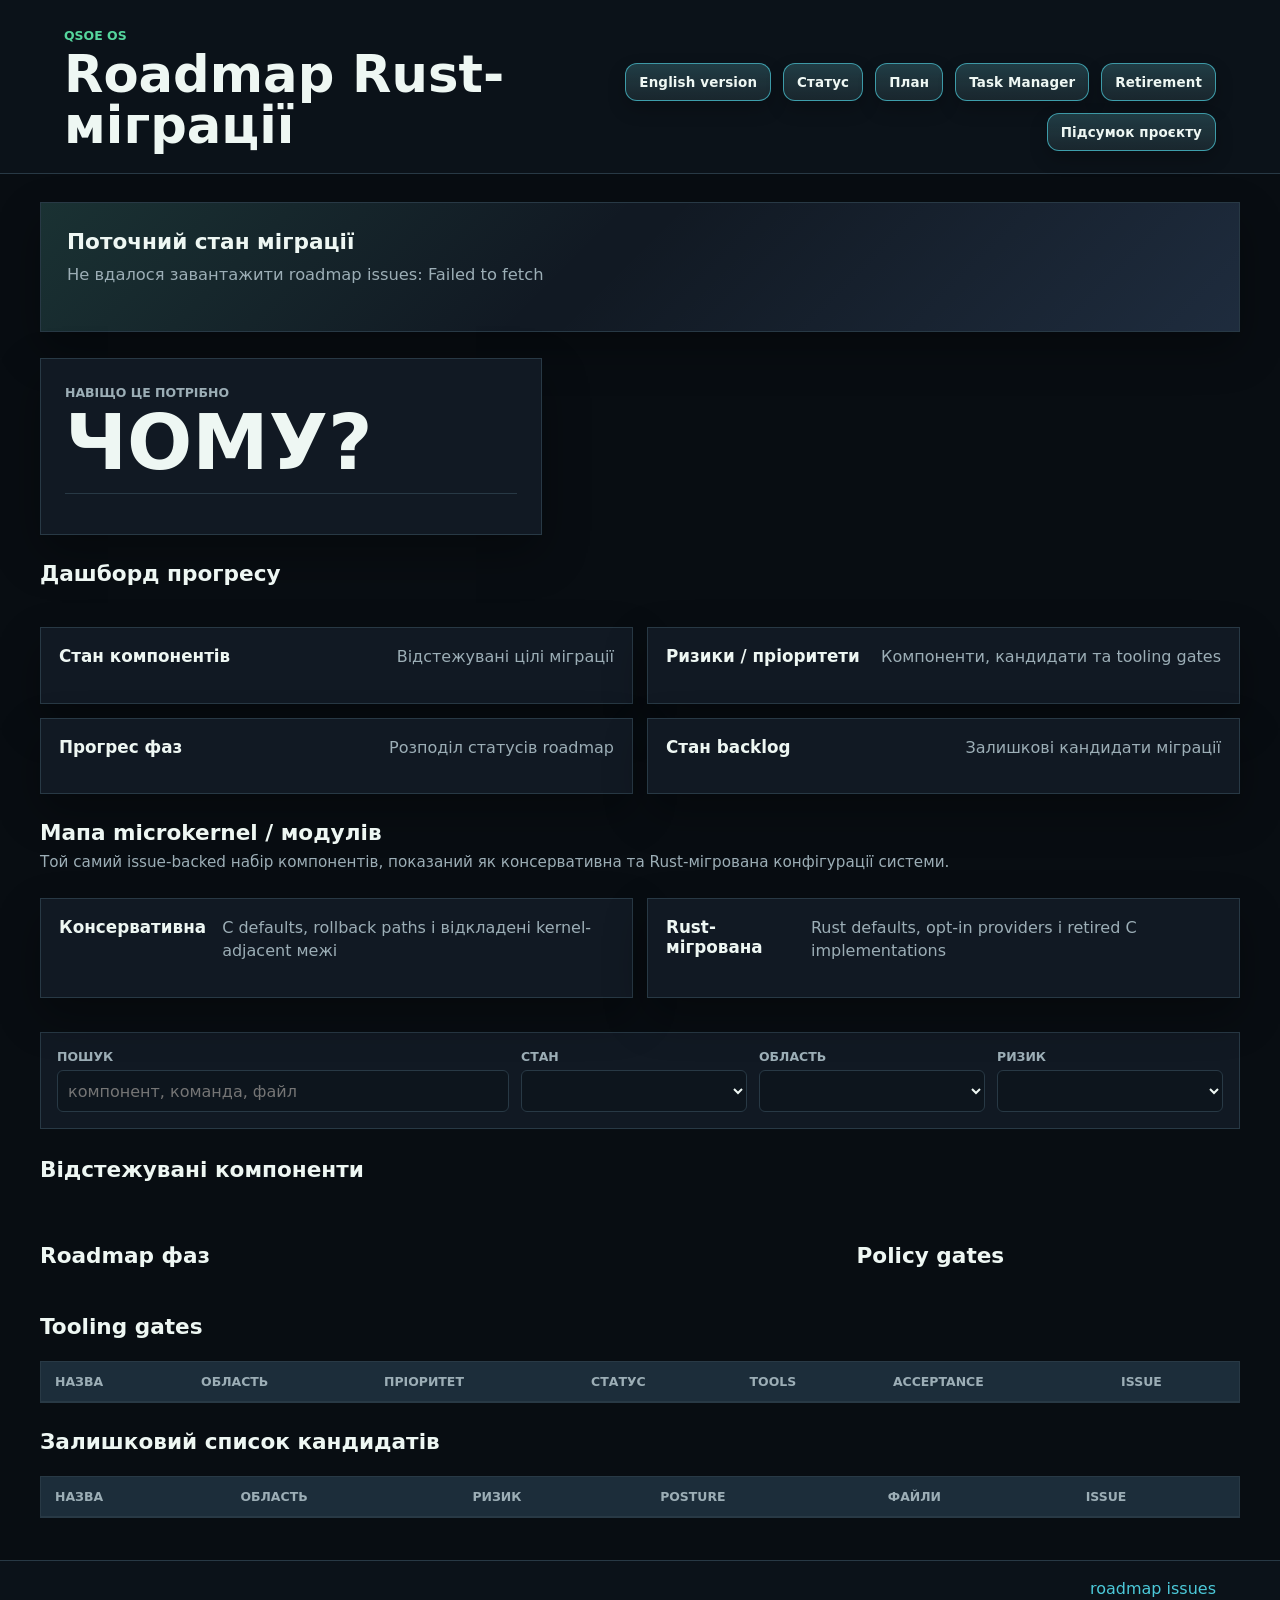
==== docs/roadmap/index.uk.html @ a23c29fe "docs: add ukrainian roadmap dashboard" ====
<!doctype html>
<html lang="uk">
  <head>
    <meta charset="utf-8">
    <meta name="viewport" content="width=device-width, initial-scale=1">
    <title>Roadmap Rust-міграції QSOE</title>
    <link rel="stylesheet" href="styles.css">
  </head>
  <body>
    <header class="app-header">
      <div>
        <p class="eyebrow">QSOE OS</p>
        <h1>Roadmap Rust-міграції</h1>
      </div>
      <nav class="doc-links" aria-label="Навігація roadmap">
        <a href="./">English version</a>
        <a href="https://github.com/dmytro-yemelianov/qsoe-os-rust-handover/blob/main/docs/rust-migration/STATUS.md">Статус</a>
        <a href="https://github.com/dmytro-yemelianov/qsoe-os-rust-handover/blob/main/docs/rust-migration/PLAN.md">План</a>
        <a href="https://github.com/dmytro-yemelianov/qsoe-os-rust-handover/blob/main/docs/rust-migration/TASK_MANAGER.md">Task Manager</a>
        <a href="https://github.com/dmytro-yemelianov/qsoe-os-rust-handover/blob/main/docs/rust-migration/RETIREMENT.md">Retirement</a>
        <a href="project-summary.uk.html">Підсумок проєкту</a>
      </nav>
    </header>

    <main>
      <section class="summary-band" aria-labelledby="summary-title">
        <div class="summary-copy">
          <h2 id="summary-title">Поточний стан міграції</h2>
          <p id="purpose">Завантаження roadmap-даних...</p>
        </div>
        <div class="metric-grid" id="metrics" aria-label="Метрики roadmap"></div>
      </section>

      <section class="why-section" aria-labelledby="why-title">
        <div class="why-copy">
          <p class="eyebrow">Навіщо це потрібно</p>
          <h2 id="why-title">ЧОМУ?</h2>
          <p id="why-summary"></p>
          <p id="why-rule"></p>
        </div>
        <div class="why-grid" id="why-points" aria-label="Причини Rust-міграції"></div>
      </section>

      <section class="progress-section" aria-labelledby="progress-title">
        <div class="section-heading">
          <div>
            <h2 id="progress-title">Дашборд прогресу</h2>
            <p id="progress-note"></p>
          </div>
        </div>
        <div class="gauge-grid" id="progress-gauges" aria-label="Індикатори прогресу"></div>
        <div class="chart-grid" aria-label="Графіки roadmap">
          <article class="chart-card">
            <div class="chart-heading">
              <h3>Стан компонентів</h3>
              <p>Відстежувані цілі міграції</p>
            </div>
            <div class="bar-chart" id="state-chart"></div>
          </article>
          <article class="chart-card">
            <div class="chart-heading">
              <h3>Ризики / пріоритети</h3>
              <p>Компоненти, кандидати та tooling gates</p>
            </div>
            <div class="bar-chart" id="risk-chart"></div>
          </article>
          <article class="chart-card">
            <div class="chart-heading">
              <h3>Прогрес фаз</h3>
              <p>Розподіл статусів roadmap</p>
            </div>
            <div class="bar-chart" id="phase-chart"></div>
          </article>
          <article class="chart-card">
            <div class="chart-heading">
              <h3>Стан backlog</h3>
              <p>Залишкові кандидати міграції</p>
            </div>
            <div class="bar-chart" id="backlog-chart"></div>
          </article>
        </div>
      </section>

      <section class="architecture-section" aria-labelledby="architecture-title">
        <div class="section-heading">
          <div>
            <h2 id="architecture-title">Мапа microkernel / модулів</h2>
            <p>Той самий issue-backed набір компонентів, показаний як консервативна та Rust-мігрована конфігурації системи.</p>
          </div>
        </div>
        <div class="architecture-grid">
          <article class="architecture-card">
            <div class="chart-heading">
              <h3>Консервативна</h3>
              <p>C defaults, rollback paths і відкладені kernel-adjacent межі</p>
            </div>
            <div class="architecture-map" id="architecture-conservative"></div>
          </article>
          <article class="architecture-card">
            <div class="chart-heading">
              <h3>Rust-мігрована</h3>
              <p>Rust defaults, opt-in providers і retired C implementations</p>
            </div>
            <div class="architecture-map" id="architecture-rust"></div>
          </article>
        </div>
        <div class="architecture-legend" id="architecture-legend" aria-label="Легенда архітектури"></div>
      </section>

      <section class="controls" aria-label="Фільтри roadmap">
        <div class="control-field">
          <label for="search">Пошук</label>
          <input id="search" type="search" placeholder="компонент, команда, файл">
        </div>
        <div class="control-field">
          <label for="state-filter">Стан</label>
          <select id="state-filter"></select>
        </div>
        <div class="control-field">
          <label for="area-filter">Область</label>
          <select id="area-filter"></select>
        </div>
        <div class="control-field">
          <label for="risk-filter">Ризик</label>
          <select id="risk-filter"></select>
        </div>
      </section>

      <section aria-labelledby="components-title">
        <div class="section-heading">
          <h2 id="components-title">Відстежувані компоненти</h2>
          <p id="component-count"></p>
        </div>
        <div class="component-grid" id="components"></div>
      </section>

      <section class="split-layout">
        <div>
          <div class="section-heading">
            <h2>Roadmap фаз</h2>
          </div>
          <div class="phase-list" id="phases"></div>
        </div>
        <div>
          <div class="section-heading">
            <h2>Policy gates</h2>
          </div>
          <div class="policy-list" id="policies"></div>
        </div>
      </section>

      <section aria-labelledby="tooling-title">
        <div class="section-heading">
          <h2 id="tooling-title">Tooling gates</h2>
          <p id="tooling-count"></p>
        </div>
        <div class="backlog-table-wrap">
          <table>
            <thead>
              <tr>
                <th>Назва</th>
                <th>Область</th>
                <th>Пріоритет</th>
                <th>Статус</th>
                <th>Tools</th>
                <th>Acceptance</th>
                <th>Issue</th>
              </tr>
            </thead>
            <tbody id="tooling"></tbody>
          </table>
        </div>
      </section>

      <section aria-labelledby="backlog-title">
        <div class="section-heading">
          <h2 id="backlog-title">Залишковий список кандидатів</h2>
          <p id="backlog-count"></p>
        </div>
        <div class="backlog-table-wrap">
          <table>
            <thead>
              <tr>
                <th>Назва</th>
                <th>Область</th>
                <th>Ризик</th>
                <th>Posture</th>
                <th>Файли</th>
                <th>Issue</th>
              </tr>
            </thead>
            <tbody id="backlog"></tbody>
          </table>
        </div>
      </section>
    </main>

    <footer>
      <span id="generated"></span>
      <a href="https://github.com/dmytro-yemelianov/qsoe-os-rust-handover/issues?q=label%3Aroadmap">roadmap issues</a>
    </footer>

    <script src="app.js"></script>
  </body>
</html>
---- docs/roadmap/styles.css ----
:root {
  color-scheme: dark;
  --bg: #080d12;
  --surface: #111923;
  --surface-soft: #15212d;
  --surface-strong: #1c2d3a;
  --text: #eef7f3;
  --muted: #9caeb6;
  --line: #283945;
  --green: #55d69d;
  --teal: #4cc9d9;
  --amber: #f1b84f;
  --red: #ff7777;
  --blue: #7eb4ff;
  --purple: #b59cff;
  --shadow: 0 18px 44px rgba(0, 0, 0, 0.32);
}

* {
  box-sizing: border-box;
}

body {
  margin: 0;
  background: var(--bg);
  color: var(--text);
  font-family:
    Inter, ui-sans-serif, system-ui, -apple-system, BlinkMacSystemFont, "Segoe UI",
    sans-serif;
}

a {
  color: var(--teal);
  text-decoration: none;
}

a:hover {
  text-decoration: underline;
}

code,
pre,
.summary-panel li,
.summary-panel p,
.evidence-strip span {
  overflow-wrap: anywhere;
}

.app-header {
  display: flex;
  align-items: flex-end;
  justify-content: space-between;
  gap: 24px;
  padding: 28px clamp(20px, 5vw, 64px) 22px;
  border-bottom: 1px solid var(--line);
  background: #0b1219;
}

.eyebrow {
  margin: 0 0 6px;
  color: var(--green);
  font-size: 0.78rem;
  font-weight: 700;
  text-transform: uppercase;
}

h1,
h2,
h3,
p {
  margin-top: 0;
}

h1 {
  margin-bottom: 0;
  font-size: clamp(2rem, 4vw, 3.6rem);
  line-height: 1;
}

h2 {
  margin-bottom: 8px;
  font-size: 1.35rem;
}

h3 {
  margin-bottom: 6px;
  font-size: 1.05rem;
}

.doc-links {
  display: flex;
  flex-wrap: wrap;
  gap: 12px;
  justify-content: flex-end;
}

.doc-links a {
  display: inline-flex;
  align-items: center;
  justify-content: center;
  min-height: 38px;
  border: 1px solid rgba(76, 201, 217, 0.7);
  border-radius: 12px;
  background:
    linear-gradient(180deg, rgba(76, 201, 217, 0.18), rgba(76, 201, 217, 0.05)),
    rgba(255, 255, 255, 0.05);
  box-shadow: 0 8px 18px rgba(0, 0, 0, 0.22);
  padding: 9px 13px;
  color: var(--text);
  font-size: 0.84rem;
  font-weight: 800;
  letter-spacing: 0.01em;
  text-decoration: none;
  transition:
    background 140ms ease,
    border-color 140ms ease,
    box-shadow 140ms ease,
    transform 140ms ease;
}

.doc-links a:hover,
.doc-links a:focus-visible {
  border-color: var(--green);
  background:
    linear-gradient(180deg, rgba(85, 214, 157, 0.22), rgba(76, 201, 217, 0.08)),
    rgba(255, 255, 255, 0.08);
  box-shadow: 0 12px 24px rgba(0, 0, 0, 0.3);
  text-decoration: none;
  transform: translateY(-1px);
}

.doc-links a:focus-visible {
  outline: 2px solid var(--green);
  outline-offset: 3px;
}

.tag,
.pill {
  border: 1px solid var(--line);
  border-radius: 999px;
  background: rgba(255, 255, 255, 0.05);
  padding: 7px 11px;
  color: var(--text);
  font-size: 0.84rem;
  font-weight: 650;
}

.issue-link {
  display: inline-flex;
  align-items: center;
  min-height: 28px;
  border: 1px solid var(--line);
  border-radius: 999px;
  padding: 4px 9px;
  color: var(--teal);
  font-size: 0.82rem;
  font-weight: 800;
}

.inline-heading {
  display: flex;
  align-items: flex-start;
  justify-content: space-between;
  gap: 12px;
}

main {
  width: min(1380px, 100%);
  margin: 0 auto;
  padding: 28px clamp(16px, 4vw, 40px) 42px;
}

.summary-band {
  display: grid;
  grid-template-columns: minmax(0, 1.15fr) minmax(320px, 0.85fr);
  gap: 22px;
  align-items: stretch;
  padding: 26px;
  border: 1px solid var(--line);
  background:
    linear-gradient(135deg, rgba(85, 214, 157, 0.13), transparent 45%),
    linear-gradient(315deg, rgba(126, 180, 255, 0.12), transparent 52%),
    var(--surface);
  box-shadow: var(--shadow);
}

.summary-copy p {
  max-width: 820px;
  color: var(--muted);
  font-size: 1.02rem;
  line-height: 1.6;
}

.metric-grid {
  display: grid;
  grid-template-columns: repeat(2, minmax(0, 1fr));
  gap: 12px;
}

.metric {
  min-height: 104px;
  padding: 16px;
  border: 1px solid rgba(85, 214, 157, 0.25);
  background: rgba(255, 255, 255, 0.045);
}

.metric strong {
  display: block;
  font-size: 2rem;
  line-height: 1;
}

.metric span {
  display: block;
  margin-top: 8px;
  color: var(--muted);
  font-size: 0.86rem;
}

.why-section {
  display: grid;
  grid-template-columns: minmax(0, 0.85fr) minmax(360px, 1.15fr);
  gap: 18px;
  margin-top: 26px;
}

.why-copy,
.why-card {
  border: 1px solid var(--line);
  background: var(--surface);
  box-shadow: var(--shadow);
}

.why-copy {
  padding: 24px;
}

.why-copy h2 {
  font-size: clamp(2.4rem, 6vw, 5.4rem);
  line-height: 0.9;
}

.why-copy p {
  color: var(--muted);
  line-height: 1.55;
}

#why-rule {
  margin-bottom: 0;
  padding-top: 16px;
  border-top: 1px solid var(--line);
  color: var(--text);
}

.why-grid {
  display: grid;
  grid-template-columns: repeat(3, minmax(0, 1fr));
  gap: 12px;
}

.why-card {
  display: grid;
  align-content: start;
  gap: 14px;
  min-height: 220px;
  padding: 18px;
}

.why-index {
  color: var(--green);
  font-size: 0.82rem;
  font-weight: 800;
}

.why-card p {
  margin-bottom: 0;
  color: var(--text);
  font-size: 1rem;
  line-height: 1.45;
}

.summary-page {
  max-width: 1180px;
}

.summary-hero,
.summary-panel {
  border: 1px solid var(--line);
  background: var(--surface);
  box-shadow: var(--shadow);
}

.summary-hero {
  padding: clamp(24px, 5vw, 46px);
  background:
    radial-gradient(circle at 18% 12%, rgba(85, 214, 157, 0.2), transparent 28%),
    linear-gradient(135deg, rgba(126, 180, 255, 0.12), transparent 52%),
    var(--surface);
}

.summary-hero h2 {
  max-width: 920px;
  font-size: clamp(2rem, 4vw, 4.4rem);
  line-height: 0.98;
}

.summary-hero p,
.summary-panel p,
.summary-panel li {
  color: var(--muted);
  line-height: 1.62;
}

.summary-hero p {
  max-width: 880px;
  font-size: 1.08rem;
}

.summary-tldr {
  display: grid;
  grid-template-columns: auto minmax(0, 1fr);
  gap: 10px;
  max-width: 920px;
  margin: 18px 0;
  border: 1px solid rgba(241, 184, 79, 0.42);
  border-radius: 18px;
  padding: 14px 16px;
  background: rgba(241, 184, 79, 0.1);
  color: var(--text);
  line-height: 1.55;
}

.summary-tldr strong {
  color: var(--amber);
}

.summary-grid {
  display: grid;
  grid-template-columns: repeat(2, minmax(0, 1fr));
  gap: 16px;
  margin-top: 18px;
}

.summary-panel {
  padding: 22px;
}

.summary-panel ul {
  margin: 0;
  padding-left: 18px;
}

.summary-panel li + li,
.summary-panel p + p {
  margin-top: 10px;
}

.summary-wide {
  margin-top: 18px;
}

.evidence-strip {
  display: flex;
  flex-wrap: wrap;
  gap: 10px;
  margin: 16px 0;
}

.evidence-strip span {
  border: 1px solid rgba(85, 214, 157, 0.32);
  border-radius: 999px;
  padding: 8px 11px;
  background: rgba(85, 214, 157, 0.08);
  color: var(--text);
  font-size: 0.86rem;
  font-weight: 700;
}

.progress-section {
  margin-top: 26px;
}

.gauge-grid,
.chart-grid {
  display: grid;
  gap: 14px;
}

.gauge-grid {
  grid-template-columns: repeat(4, minmax(0, 1fr));
}

.chart-grid {
  grid-template-columns: repeat(2, minmax(0, 1fr));
  margin-top: 14px;
}

.gauge-card,
.chart-card {
  border: 1px solid var(--line);
  background: var(--surface);
  box-shadow: var(--shadow);
}

.gauge-card {
  --gauge-color: var(--teal);
  display: grid;
  justify-items: center;
  gap: 10px;
  min-height: 246px;
  padding: 20px;
  text-align: center;
}

.tone-good {
  --gauge-color: var(--green);
}

.tone-info {
  --gauge-color: var(--blue);
}

.tone-warn {
  --gauge-color: var(--amber);
}

.tone-accent {
  --gauge-color: var(--purple);
}

.gauge-dial {
  display: grid;
  position: relative;
  width: 132px;
  aspect-ratio: 1;
  place-items: center;
  border-radius: 50%;
  background:
    radial-gradient(circle at center, var(--surface) 0 56%, transparent 57%),
    conic-gradient(var(--gauge-color) var(--value), rgba(255, 255, 255, 0.08) 0);
}

.gauge-value {
  position: relative;
  color: var(--text);
  font-size: 1.65rem;
  font-weight: 800;
}

.gauge-card h3,
.chart-card h3 {
  margin-bottom: 0;
}

.gauge-card p,
.chart-heading p {
  margin-bottom: 0;
  color: var(--muted);
  line-height: 1.4;
}

.chart-card {
  padding: 18px;
}

.chart-heading {
  display: flex;
  align-items: baseline;
  justify-content: space-between;
  gap: 16px;
  margin-bottom: 16px;
}

.bar-chart {
  display: grid;
  gap: 12px;
}

.bar-row {
  display: grid;
  gap: 7px;
}

.bar-label,
.meter-copy {
  display: flex;
  justify-content: space-between;
  gap: 12px;
  color: var(--muted);
  font-size: 0.84rem;
}

.bar-label strong,
.meter-copy strong {
  color: var(--text);
}

.bar-track,
.meter-track {
  overflow: hidden;
  height: 10px;
  border: 1px solid rgba(255, 255, 255, 0.05);
  border-radius: 999px;
  background: rgba(255, 255, 255, 0.075);
}

.bar-fill,
.meter-fill {
  width: var(--bar-value, var(--meter-value, 0%));
  height: 100%;
  border-radius: inherit;
  background: linear-gradient(90deg, var(--teal), var(--green));
}

.bar-fill {
  min-width: 4px;
}

.bar-fill.risk-low,
.bar-fill.risk-low-medium,
.bar-fill.risk-rust-default-rc,
.bar-fill.risk-retired,
.bar-fill.risk-complete,
.bar-fill.risk-complete-for-current-scope {
  background: linear-gradient(90deg, var(--green), var(--teal));
}

.bar-fill.risk-medium,
.bar-fill.risk-in-progress,
.bar-fill.risk-started,
.bar-fill.risk-planning,
.bar-fill.risk-candidate {
  background: linear-gradient(90deg, var(--amber), var(--blue));
}

.bar-fill.risk-medium-high,
.bar-fill.risk-high,
.bar-fill.risk-critical,
.bar-fill.risk-deferred,
.bar-fill.risk-candidate-with-loader-caution,
.bar-fill.risk-candidate-after-more-evidence {
  background: linear-gradient(90deg, var(--red), var(--amber));
}

.bar-fill.risk-mixed,
.bar-fill.risk-rust-opt-in,
.bar-fill.risk-needed {
  background: linear-gradient(90deg, var(--purple), var(--blue));
}

.meter {
  display: grid;
  gap: 7px;
  margin: 10px 0 14px;
}

.meter-fill {
  background: linear-gradient(90deg, var(--blue), var(--teal));
}

.architecture-section {
  margin-top: 26px;
}

.architecture-grid {
  display: grid;
  grid-template-columns: repeat(2, minmax(0, 1fr));
  gap: 14px;
}

.architecture-card {
  padding: 18px;
  border: 1px solid var(--line);
  background: var(--surface);
  box-shadow: var(--shadow);
}

.architecture-map {
  display: grid;
  gap: 14px;
}

.kernel-node {
  display: grid;
  gap: 7px;
  min-height: 96px;
  padding: 18px;
  border: 1px solid rgba(126, 180, 255, 0.34);
  background:
    linear-gradient(135deg, rgba(126, 180, 255, 0.18), transparent 62%),
    var(--surface-soft);
  text-align: center;
}

.kernel-node strong {
  font-size: 1.08rem;
}

.kernel-node span {
  color: var(--muted);
  line-height: 1.45;
}

.architecture-stats {
  display: flex;
  flex-wrap: wrap;
  gap: 8px;
}

.architecture-stats span {
  border: 1px solid var(--line);
  border-radius: 999px;
  padding: 6px 10px;
  background: rgba(255, 255, 255, 0.045);
  color: var(--muted);
  font-size: 0.78rem;
  font-weight: 700;
}

.architecture-boundary {
  display: grid;
  grid-template-columns: 1fr auto 1fr;
  align-items: center;
  gap: 10px;
  color: var(--muted);
  font-size: 0.76rem;
  font-weight: 800;
  text-transform: uppercase;
}

.architecture-boundary::before,
.architecture-boundary::after {
  content: "";
  height: 1px;
  background: var(--line);
}

.architecture-lanes {
  display: grid;
  gap: 12px;
}

.architecture-lane {
  display: grid;
  gap: 10px;
  padding: 13px;
  border: 1px solid var(--line);
  background: rgba(255, 255, 255, 0.025);
}

.lane-heading {
  display: flex;
  align-items: center;
  justify-content: space-between;
  gap: 12px;
}

.lane-heading h4 {
  margin: 0;
  font-size: 0.92rem;
}

.lane-heading span {
  color: var(--muted);
  font-size: 0.78rem;
  font-weight: 800;
}

.module-cloud {
  display: grid;
  grid-template-columns: repeat(2, minmax(0, 1fr));
  gap: 8px;
}

.module-node {
  display: grid;
  gap: 5px;
  min-height: 68px;
  padding: 10px;
  border: 1px solid var(--line);
  background: rgba(255, 255, 255, 0.035);
  color: var(--text);
  text-decoration: none;
}

.module-node:hover {
  border-color: var(--teal);
  text-decoration: none;
}

.module-node strong {
  font-size: 0.86rem;
  line-height: 1.2;
}

.module-node span {
  color: var(--muted);
  font-size: 0.74rem;
  font-weight: 750;
  text-transform: uppercase;
}

.module-c {
  border-color: rgba(241, 184, 79, 0.62);
  background: rgba(241, 184, 79, 0.09);
}

.module-rollback {
  border-color: rgba(76, 201, 217, 0.58);
  background: rgba(76, 201, 217, 0.09);
}

.module-rust,
.module-retired {
  border-color: rgba(85, 214, 157, 0.62);
  background: rgba(85, 214, 157, 0.09);
}

.module-optin {
  border-color: rgba(181, 156, 255, 0.56);
  background: rgba(181, 156, 255, 0.09);
}

.module-unknown {
  border-color: rgba(255, 119, 119, 0.5);
  background: rgba(255, 119, 119, 0.07);
}

.architecture-legend {
  display: flex;
  flex-wrap: wrap;
  gap: 10px;
  margin-top: 12px;
  color: var(--muted);
  font-size: 0.82rem;
}

.legend-item {
  display: inline-flex;
  align-items: center;
  gap: 7px;
}

.legend-swatch {
  display: inline-block;
  width: 12px;
  height: 12px;
  border: 1px solid var(--line);
}

.controls {
  display: grid;
  grid-template-columns: minmax(220px, 2fr) repeat(3, minmax(150px, 1fr));
  gap: 12px;
  margin: 22px 0 28px;
  padding: 16px;
  border: 1px solid var(--line);
  background: var(--surface);
}

.control-field label {
  display: block;
  margin-bottom: 6px;
  color: var(--muted);
  font-size: 0.78rem;
  font-weight: 700;
  text-transform: uppercase;
}

input,
select {
  width: 100%;
  min-height: 42px;
  border: 1px solid var(--line);
  border-radius: 6px;
  background: #0d151d;
  color: var(--text);
  font: inherit;
  padding: 8px 10px;
}

input:focus,
select:focus {
  outline: 3px solid rgba(76, 201, 217, 0.18);
  border-color: var(--teal);
}

.section-heading {
  display: flex;
  align-items: baseline;
  justify-content: space-between;
  gap: 16px;
  margin: 26px 0 12px;
}

.section-heading p {
  color: var(--muted);
  font-size: 0.95rem;
}

.component-grid {
  display: grid;
  grid-template-columns: repeat(3, minmax(0, 1fr));
  gap: 14px;
}

.component-card {
  display: flex;
  flex-direction: column;
  min-height: 360px;
  padding: 18px;
  border: 1px solid var(--line);
  background: var(--surface);
  box-shadow: var(--shadow);
}

.card-top {
  display: flex;
  align-items: flex-start;
  justify-content: space-between;
  gap: 12px;
  min-height: 50px;
}

.card-top p,
.component-card p {
  color: var(--muted);
  line-height: 1.45;
}

.tag-row {
  display: flex;
  flex-wrap: wrap;
  gap: 8px;
  margin: 10px 0 12px;
}

.state {
  border-color: transparent;
  color: #071017;
}

.state.rust-default-rc {
  background: var(--green);
}

.state.mixed {
  background: var(--teal);
}

.state.rust-opt-in {
  background: var(--teal);
}

.state.retired {
  background: var(--green);
}

.risk-low,
.risk-low-medium,
.risk-planning {
  color: var(--green);
}

.risk-medium {
  color: var(--amber);
}

.risk-medium-high,
.risk-high,
.risk-critical {
  color: var(--red);
}

.evidence-list,
.selector-list {
  display: grid;
  gap: 6px;
  margin: 0 0 14px;
  padding: 0;
  list-style: none;
}

.evidence-list li,
.selector-list li {
  border-left: 3px solid var(--line);
  padding-left: 8px;
  color: var(--muted);
  font-family: SFMono-Regular, Consolas, "Liberation Mono", monospace;
  font-size: 0.8rem;
  overflow-wrap: anywhere;
}

.next-gate {
  margin-top: auto;
  padding-top: 12px;
  border-top: 1px solid var(--line);
  color: var(--text);
}

.split-layout {
  display: grid;
  grid-template-columns: 1.35fr 0.65fr;
  gap: 20px;
  margin-top: 12px;
}

.phase-list,
.policy-list {
  display: grid;
  gap: 10px;
}

.phase,
.policy {
  display: grid;
  grid-template-columns: 132px 1fr;
  gap: 16px;
  padding: 14px;
  border: 1px solid var(--line);
  background: var(--surface);
}

.phase-status {
  align-self: start;
  border-radius: 6px;
  padding: 7px 9px;
  background: var(--surface-strong);
  color: var(--green);
  font-size: 0.82rem;
  font-weight: 700;
  text-align: center;
}

.backlog-table-wrap {
  overflow-x: auto;
  border: 1px solid var(--line);
  background: var(--surface);
}

table {
  width: 100%;
  min-width: 960px;
  border-collapse: collapse;
}

th,
td {
  padding: 12px 14px;
  border-bottom: 1px solid var(--line);
  text-align: left;
  vertical-align: top;
}

th {
  background: var(--surface-strong);
  color: var(--muted);
  font-size: 0.78rem;
  text-transform: uppercase;
}

td {
  color: var(--text);
  font-size: 0.92rem;
}

.file-list {
  color: var(--muted);
  font-family: SFMono-Regular, Consolas, "Liberation Mono", monospace;
  font-size: 0.78rem;
  white-space: pre-line;
  overflow-wrap: anywhere;
}

.empty {
  padding: 28px;
  border: 1px dashed var(--line);
  color: var(--muted);
  background: var(--surface);
}

footer {
  display: flex;
  justify-content: space-between;
  gap: 16px;
  padding: 18px clamp(20px, 5vw, 64px);
  border-top: 1px solid var(--line);
  background: #0b1219;
  color: var(--muted);
}

@media (max-width: 1050px) {
  .summary-band,
  .split-layout,
  .why-section {
    grid-template-columns: 1fr;
  }

  .component-grid {
    grid-template-columns: repeat(2, minmax(0, 1fr));
  }

  .gauge-grid,
  .chart-grid {
    grid-template-columns: repeat(2, minmax(0, 1fr));
  }

  .architecture-grid {
    grid-template-columns: 1fr;
  }

  .why-grid {
    grid-template-columns: repeat(3, minmax(0, 1fr));
  }
}

@media (max-width: 760px) {
  .app-header,
  .section-heading,
  footer {
    align-items: flex-start;
    flex-direction: column;
  }

  .doc-links {
    justify-content: flex-start;
  }

  .controls,
  .component-grid,
  .metric-grid,
  .gauge-grid,
  .chart-grid,
  .module-cloud,
  .why-grid {
    grid-template-columns: 1fr;
  }

  .summary-band {
    padding: 18px;
  }

  .phase,
  .policy {
    grid-template-columns: 1fr;
  }
}
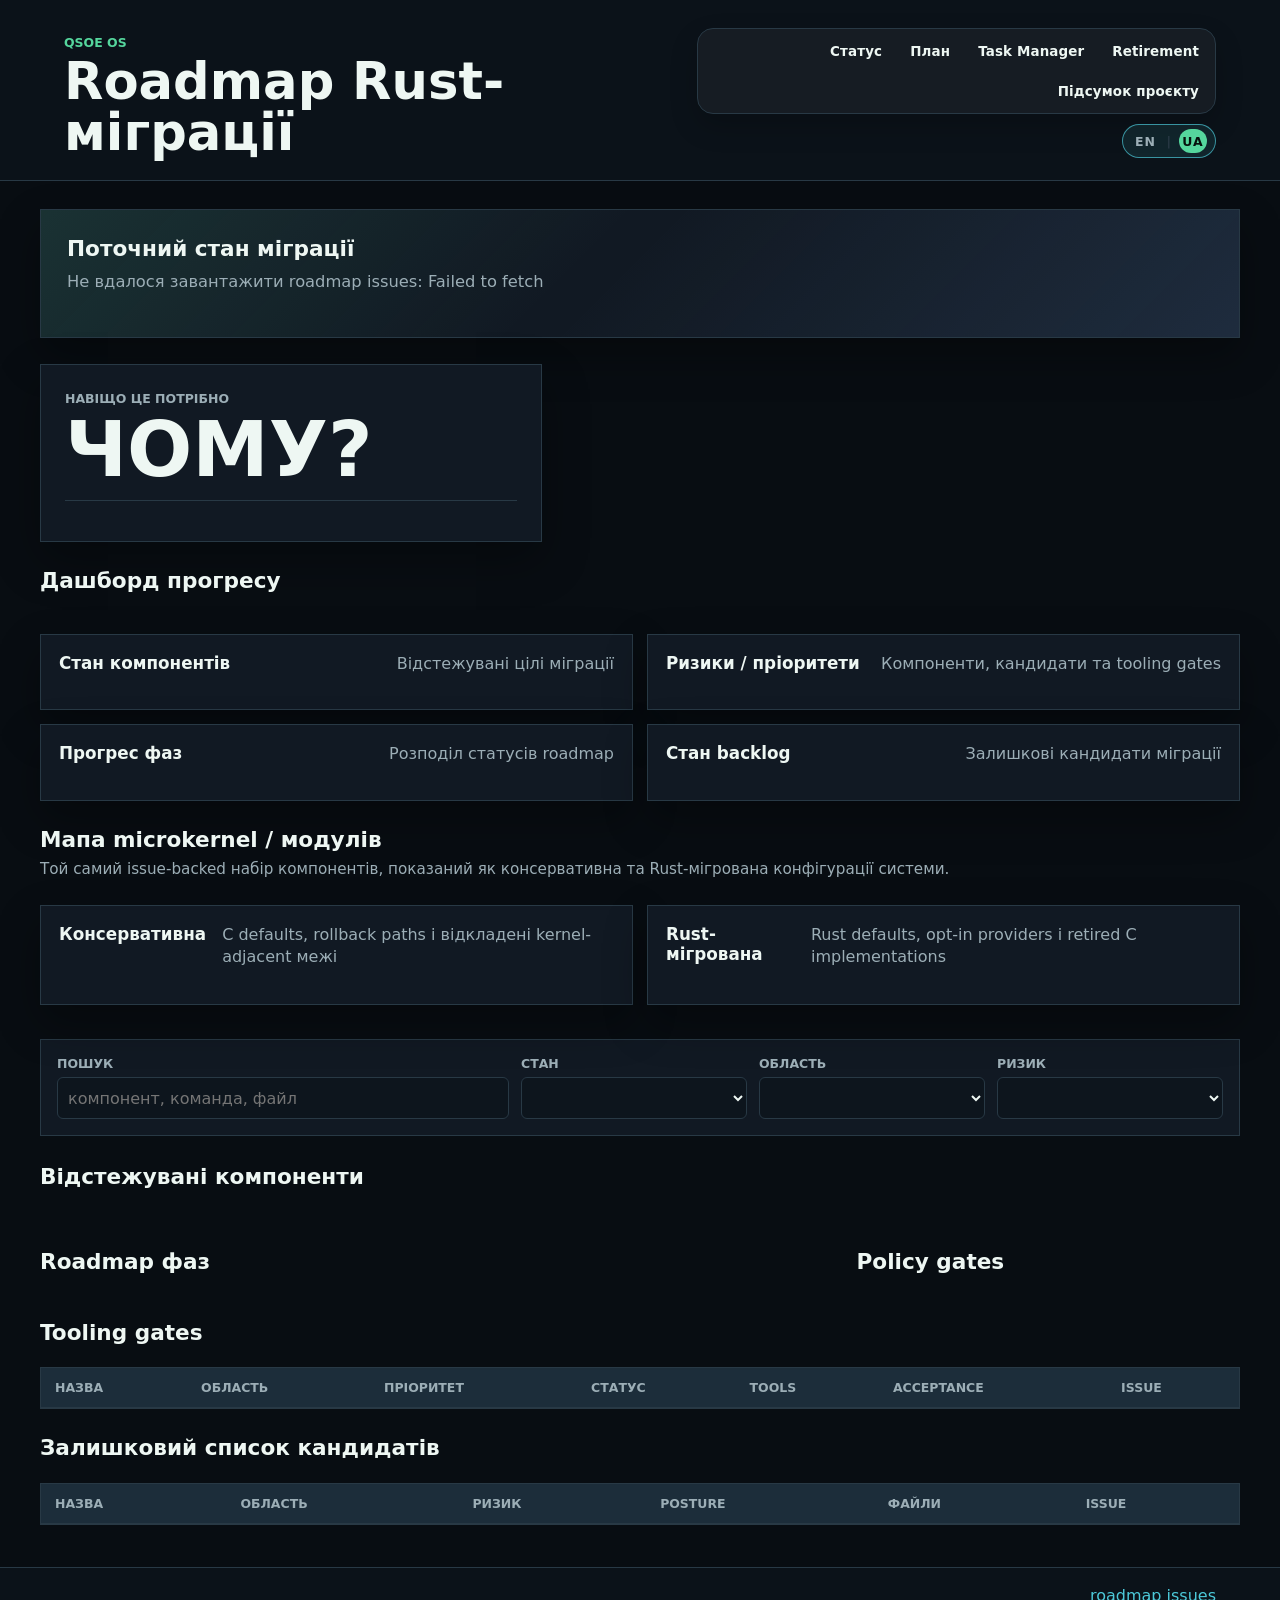
==== commit 02694b5f: "docs: make roadmap navigation explicit" ====
--- a/docs/roadmap/index.uk.html
+++ b/docs/roadmap/index.uk.html
@@ -12,14 +12,20 @@
         <p class="eyebrow">QSOE OS</p>
         <h1>Roadmap Rust-міграції</h1>
       </div>
-      <nav class="doc-links" aria-label="Навігація roadmap">
-        <a href="./">English version</a>
-        <a href="https://github.com/dmytro-yemelianov/qsoe-os-rust-handover/blob/main/docs/rust-migration/STATUS.md">Статус</a>
-        <a href="https://github.com/dmytro-yemelianov/qsoe-os-rust-handover/blob/main/docs/rust-migration/PLAN.md">План</a>
-        <a href="https://github.com/dmytro-yemelianov/qsoe-os-rust-handover/blob/main/docs/rust-migration/TASK_MANAGER.md">Task Manager</a>
-        <a href="https://github.com/dmytro-yemelianov/qsoe-os-rust-handover/blob/main/docs/rust-migration/RETIREMENT.md">Retirement</a>
-        <a href="project-summary.uk.html">Підсумок проєкту</a>
-      </nav>
+      <div class="header-actions">
+        <nav class="site-nav" aria-label="Навігація roadmap">
+          <a href="https://github.com/dmytro-yemelianov/qsoe-os-rust-handover/blob/main/docs/rust-migration/STATUS.md">Статус</a>
+          <a href="https://github.com/dmytro-yemelianov/qsoe-os-rust-handover/blob/main/docs/rust-migration/PLAN.md">План</a>
+          <a href="https://github.com/dmytro-yemelianov/qsoe-os-rust-handover/blob/main/docs/rust-migration/TASK_MANAGER.md">Task Manager</a>
+          <a href="https://github.com/dmytro-yemelianov/qsoe-os-rust-handover/blob/main/docs/rust-migration/RETIREMENT.md">Retirement</a>
+          <a href="project-summary.uk.html">Підсумок проєкту</a>
+        </nav>
+        <nav class="lang-switch" aria-label="Перемикач мови">
+          <a href="./" hreflang="en">EN</a>
+          <span class="separator" aria-hidden="true">|</span>
+          <span class="is-active" aria-current="page">UA</span>
+        </nav>
+      </div>
     </header>
 
     <main>
--- a/docs/roadmap/styles.css
+++ b/docs/roadmap/styles.css
@@ -87,25 +87,32 @@
   font-size: 1.05rem;
 }
 
-.doc-links {
+.header-actions {
+  display: flex;
+  flex-direction: column;
+  align-items: flex-end;
+  gap: 10px;
+}
+
+.site-nav {
   display: flex;
   flex-wrap: wrap;
-  gap: 12px;
+  gap: 4px;
   justify-content: flex-end;
-}
-
-.doc-links a {
+  padding: 4px;
+  border: 1px solid var(--line);
+  border-radius: 16px;
+  background: rgba(255, 255, 255, 0.045);
+  box-shadow: 0 12px 28px rgba(0, 0, 0, 0.2);
+}
+
+.site-nav a {
   display: inline-flex;
   align-items: center;
   justify-content: center;
-  min-height: 38px;
-  border: 1px solid rgba(76, 201, 217, 0.7);
-  border-radius: 12px;
-  background:
-    linear-gradient(180deg, rgba(76, 201, 217, 0.18), rgba(76, 201, 217, 0.05)),
-    rgba(255, 255, 255, 0.05);
-  box-shadow: 0 8px 18px rgba(0, 0, 0, 0.22);
-  padding: 9px 13px;
+  min-height: 36px;
+  border-radius: 11px;
+  padding: 8px 12px;
   color: var(--text);
   font-size: 0.84rem;
   font-weight: 800;
@@ -113,25 +120,71 @@
   text-decoration: none;
   transition:
     background 140ms ease,
-    border-color 140ms ease,
-    box-shadow 140ms ease,
+    color 140ms ease,
     transform 140ms ease;
 }
 
-.doc-links a:hover,
-.doc-links a:focus-visible {
-  border-color: var(--green);
-  background:
-    linear-gradient(180deg, rgba(85, 214, 157, 0.22), rgba(76, 201, 217, 0.08)),
-    rgba(255, 255, 255, 0.08);
-  box-shadow: 0 12px 24px rgba(0, 0, 0, 0.3);
+.site-nav a:hover,
+.site-nav a:focus-visible,
+.site-nav a[aria-current="page"] {
+  background: rgba(85, 214, 157, 0.16);
+  color: var(--green);
   text-decoration: none;
   transform: translateY(-1px);
 }
 
-.doc-links a:focus-visible {
+.site-nav a:focus-visible {
   outline: 2px solid var(--green);
   outline-offset: 3px;
+}
+
+.lang-switch {
+  display: inline-flex;
+  align-items: center;
+  gap: 7px;
+  min-height: 32px;
+  border: 1px solid rgba(76, 201, 217, 0.68);
+  border-radius: 999px;
+  background: rgba(76, 201, 217, 0.1);
+  padding: 4px 8px;
+  color: var(--muted);
+  font-size: 0.78rem;
+  font-weight: 900;
+  letter-spacing: 0.08em;
+}
+
+.lang-switch a,
+.lang-switch span {
+  display: inline-flex;
+  align-items: center;
+  justify-content: center;
+  min-width: 28px;
+  min-height: 24px;
+  border-radius: 999px;
+  color: inherit;
+  text-decoration: none;
+}
+
+.lang-switch a:hover,
+.lang-switch a:focus-visible {
+  color: var(--text);
+  background: rgba(255, 255, 255, 0.08);
+  text-decoration: none;
+}
+
+.lang-switch a:focus-visible {
+  outline: 2px solid var(--green);
+  outline-offset: 3px;
+}
+
+.lang-switch .is-active {
+  background: var(--green);
+  color: #06110d;
+}
+
+.lang-switch .separator {
+  min-width: auto;
+  color: var(--line);
 }
 
 .tag,
